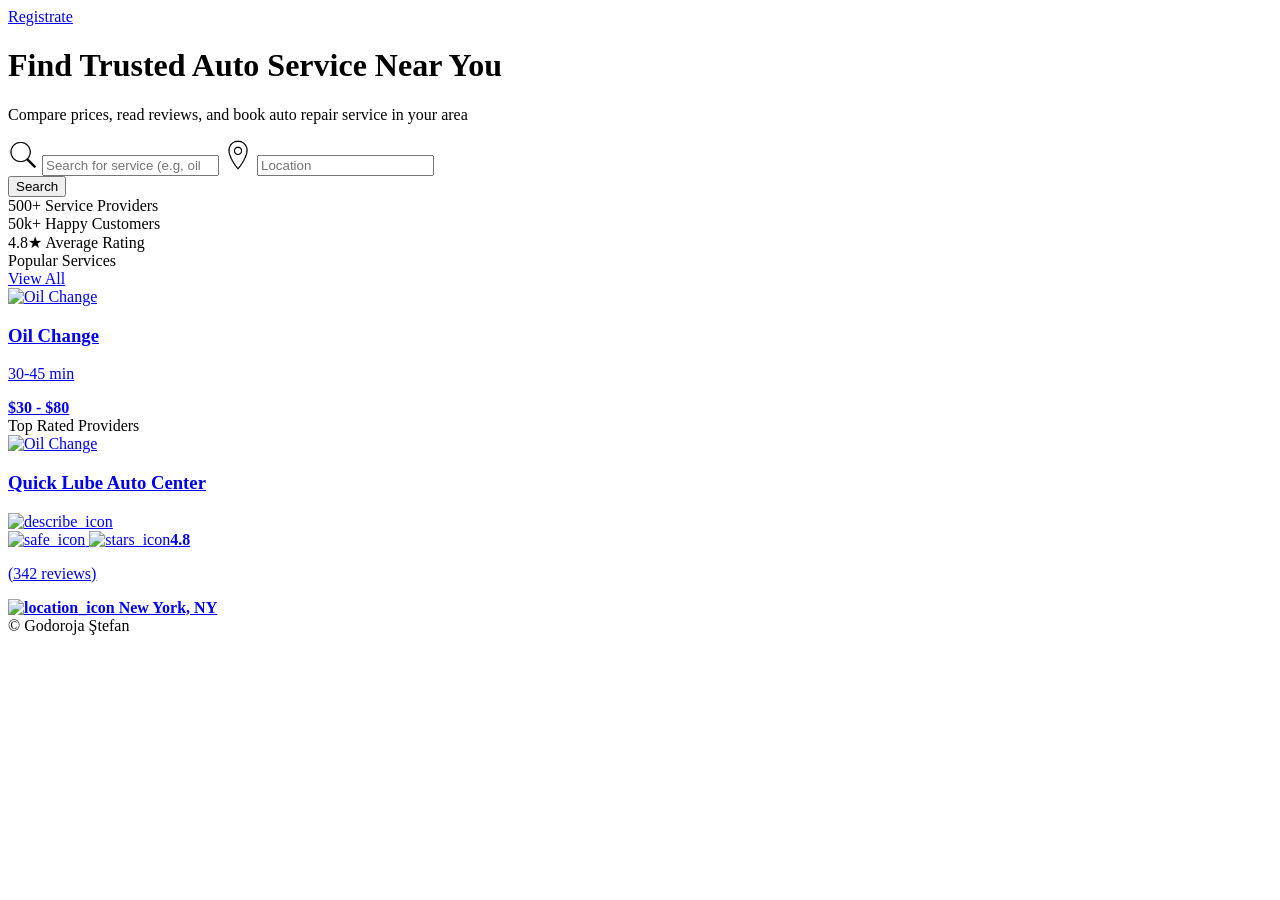
==== public/index.html @ 0e7186fb "HTML structure" ====
<!DOCTYPE html>
<html lang="en">
<head>
    <meta charset="UTF-8">
    <meta name="viewport" content="width=device-width, initial-scale=1.0">
    <title>ServiceAutoFinder</title>
</head>
<body>
    <nav>
        <a href="registrate_service.html">Registrate</a>
    </nav>
    <header>
        <h1>Find Trusted Auto Service Near You</h1>
        <p>Compare prices, read reviews, and book auto repair service in your area</p>
    </header>

    <div class="search-bar">
        <form action="/search.php">
            <img src="[data-uri]" alt="search--v1" 
            style="width: 30px; height:30px;">
            <input type="search" id="search_for_service" class="search_for_service" placeholder="Search for service (e.g, oil change, brake repair, ... )">
            <img src="[data-uri]" alt="marker--v1" 
            style="width: 30px; height: 30px;">
            <input type="text" id="location" class="location" placeholder="Location">
        </form>
        <button type="submit">Search</button>
    </div>
    <section class="stats">
        <div class="stat-card">
            500+
            <span>Service Providers</span>
        </div>
        <div class="stat-card">
            50k+
            <span>Happy Customers</span>
        </div>
        <div class="stat-card">
            4.8★ 
            <span>Average Rating</span>
        </div>
    </section>
    <section class="services">
        <header>Popular Services</header>
        <a href="view_all.html">View All</a>
            <div class="service-grid">
                <article class="service-card">
                    <a href="about.html">
                        <img src="img/oil.jpg" alt="Oil Change">
                        <div class="content">
                            <h3>Oil Change</h3>
                            <p>30-45 min</p>
                            <strong>$30 - $80</strong>
                        </div>
                    </a>
                </article>
            </div>
    </section>
    <section class="Top_Rate">
        <header>Top Rated Providers</header>
            <div class="service-grid">
                <article class="service-card">
                    <a href="about_service.html">
                        <img src="img/oil.jpg" alt="Oil Change">
                        <div class="content">
                            <h3>Quick Lube Auto Center</h3>
                            <img alt="describe_icon"><br>
                            <img alt="safe_icon">
                            <img alt="stars_icon"><strong>4.8</strong>
                            <p>(342 reviews)</p>
                            <strong><img alt="location_icon"> New York, NY </strong>
                        </div>
                    </a>
                </article>
            </div>
    </section>
    <footer>© Godoroja Ştefan</footer>
</body>
</html>
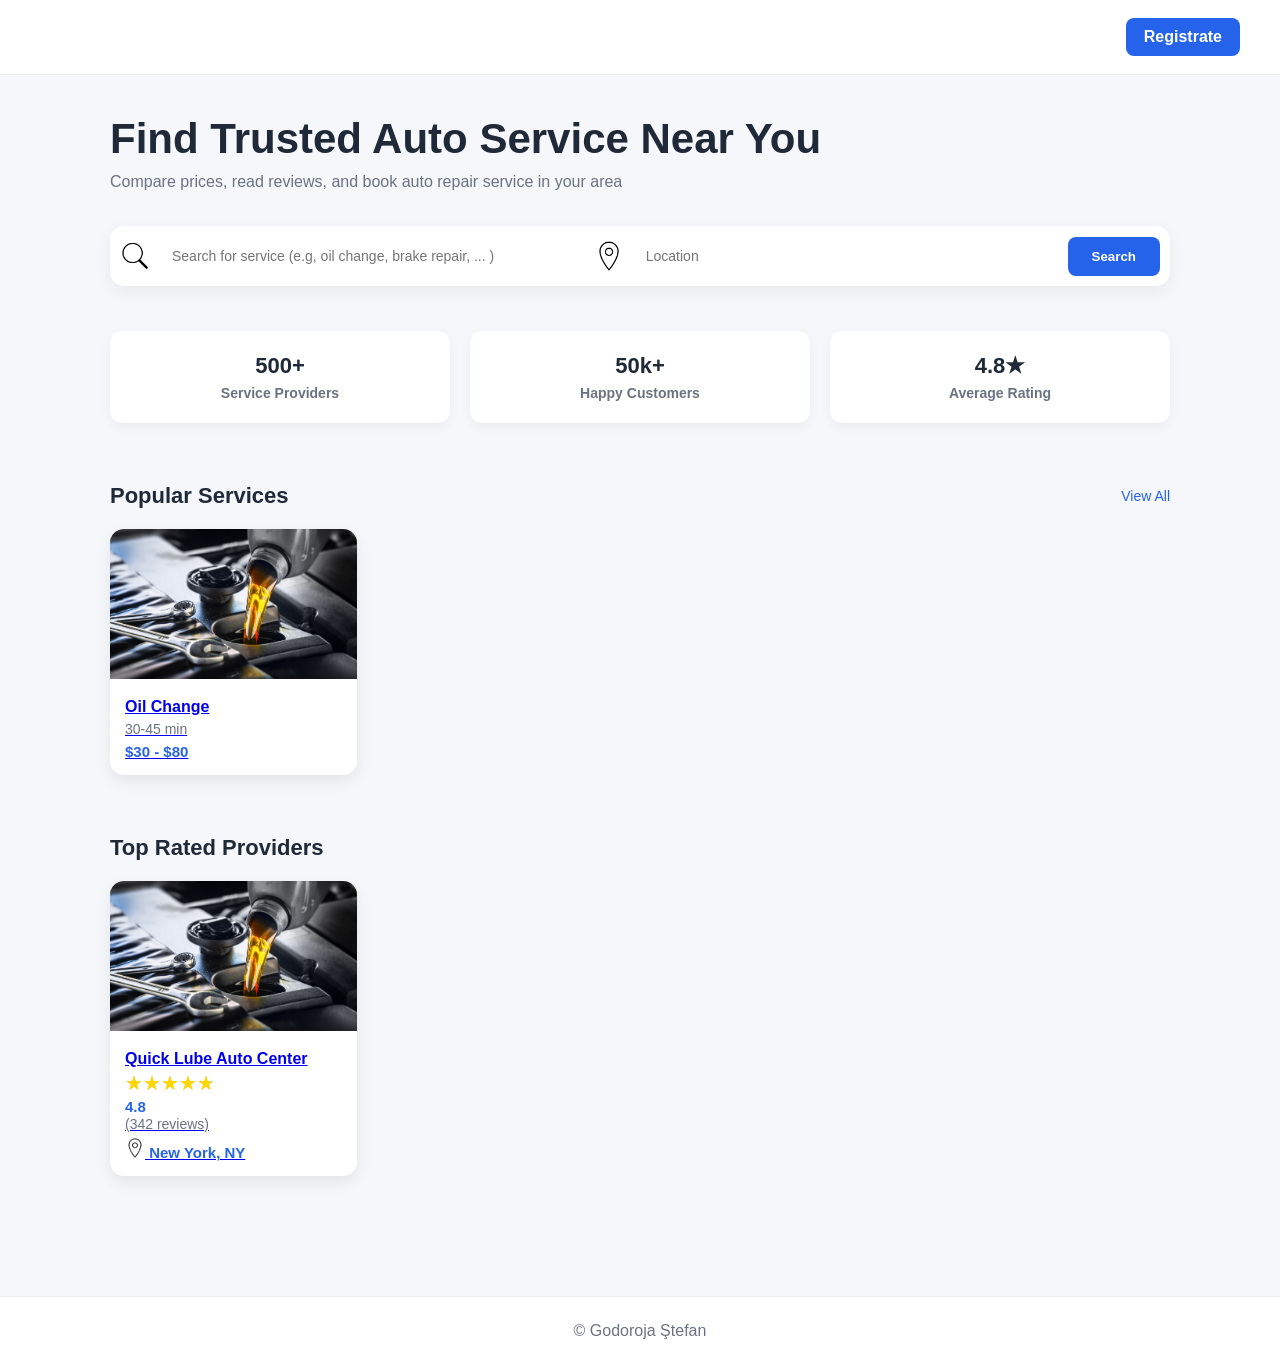
==== commit 002ad80b: "Added lab_2" ====
--- a/public/index.html
+++ b/public/index.html
@@ -3,12 +3,35 @@
 <head>
     <meta charset="UTF-8">
     <meta name="viewport" content="width=device-width, initial-scale=1.0">
+    <link rel="stylesheet" href="../css/main_style.css">
     <title>ServiceAutoFinder</title>
+    <style>
+        .rating {
+    position: relative;
+    display: inline-block;
+    font-size: 20px;
+    line-height: 1;
+}
+
+.stars-background {
+    color: #ccc; /* gri */
+}
+
+.stars-fill {
+    color: gold; /* culoare stele */
+    position: absolute;
+    top: 0;
+    left: 0;
+    white-space: nowrap;
+    overflow: hidden;
+}
+    </style>
 </head>
 <body>
     <nav>
         <a href="registrate_service.html">Registrate</a>
     </nav>
+    <div class="panel">
     <header>
         <h1>Find Trusted Auto Service Near You</h1>
         <p>Compare prices, read reviews, and book auto repair service in your area</p>
@@ -19,11 +42,12 @@
             <img src="[data-uri]" alt="search--v1" 
             style="width: 30px; height:30px;">
             <input type="search" id="search_for_service" class="search_for_service" placeholder="Search for service (e.g, oil change, brake repair, ... )">
-            <img src="[data-uri]" alt="marker--v1" 
-            style="width: 30px; height: 30px;">
+            <img src="[data-uri]" 
+            alt="location" style="width: 30px; height: 30px;">
             <input type="text" id="location" class="location" placeholder="Location">
+            <button type="submit">Search</button>
         </form>
-        <button type="submit">Search</button>
+        
     </div>
     <section class="stats">
         <div class="stat-card">
@@ -40,39 +64,50 @@
         </div>
     </section>
     <section class="services">
-        <header>Popular Services</header>
-        <a href="view_all.html">View All</a>
-            <div class="service-grid">
-                <article class="service-card">
-                    <a href="about.html">
-                        <img src="img/oil.jpg" alt="Oil Change">
-                        <div class="content">
-                            <h3>Oil Change</h3>
-                            <p>30-45 min</p>
-                            <strong>$30 - $80</strong>
+        <div class="section-header">
+            <h2>Popular Services</h2>
+            <a href="view_all.html">View All</a>
+        </div>
+        <div class="service-grid">
+            <article class="service-card">
+                <a href="about.html">
+                <img src="../img/change_oil_photo.jpg">
+                <div class="content">
+                    <h3>Oil Change</h3>
+                    <p>30-45 min</p>
+                    <strong>$30 - $80</strong>
+                </div>
+                </a>
+            </article>
+        </div>
+    </section>
+    <section class="top_Rate">
+        <div class="section-header">
+            <h2>Top Rated Providers</h2>
+        </div>
+        <div class="service-grid">
+            <article class="service-card">
+                <a href="about_service.html">
+                    <img src="../img/change_oil_photo.jpg" alt="Oil Change">
+                    <div class="content">
+                        <h3>Quick Lube Auto Center</h3>
+                        <div class="rating">
+                            <div class="stars-background">★★★★★</div>
+                            <div class="stars-fill" style="width: 96%;">★★★★★</div>
+                            <strong>4.8</strong>
                         </div>
-                    </a>
-                </article>
-            </div>
+                        <p>(342 reviews)</p>
+                        <strong>
+                            <img src="[data-uri]" 
+                                alt="location" style="width: 20px; height: 20px;">
+                            New York, NY
+                        </strong>
+                    </div>
+                </a>
+            </article>
+        </div>
     </section>
-    <section class="Top_Rate">
-        <header>Top Rated Providers</header>
-            <div class="service-grid">
-                <article class="service-card">
-                    <a href="about_service.html">
-                        <img src="img/oil.jpg" alt="Oil Change">
-                        <div class="content">
-                            <h3>Quick Lube Auto Center</h3>
-                            <img alt="describe_icon"><br>
-                            <img alt="safe_icon">
-                            <img alt="stars_icon"><strong>4.8</strong>
-                            <p>(342 reviews)</p>
-                            <strong><img alt="location_icon"> New York, NY </strong>
-                        </div>
-                    </a>
-                </article>
-            </div>
-    </section>
+    </div>
     <footer>© Godoroja Ştefan</footer>
 </body>
 </html>
--- a/css/main_style.css
+++ b/css/main_style.css
@@ -0,0 +1,243 @@
+/* RESET */
+
+*{
+margin:0;
+padding:0;
+box-sizing:border-box;
+font-family:Arial, Helvetica, sans-serif;
+}
+
+body{
+background:#f5f7fb;
+color:#1f2937;
+}
+
+/* NAVBAR */
+
+nav{
+display:flex;
+justify-content:flex-end;
+padding:18px 40px;
+background:white;
+border-bottom:1px solid #eee;
+}
+
+nav a{
+background:#2563eb;
+color:white;
+padding:10px 18px;
+border-radius:8px;
+text-decoration:none;
+font-weight:600;
+}
+
+/* MAIN CONTAINER */
+
+.panel{
+max-width:1100px;
+margin:auto;
+padding:40px 20px;
+}
+
+/* HERO */
+
+header h1{
+font-size:42px;
+font-weight:700;
+margin-bottom:10px;
+}
+
+header p{
+color:#6b7280;
+margin-bottom:35px;
+}
+
+/* SEARCH BAR */
+
+.search-bar{
+background:white;
+border-radius:14px;
+padding:10px;
+box-shadow:0 6px 18px rgba(0,0,0,0.06);
+margin-bottom:45px;
+}
+
+.search-bar form{
+display:flex;
+align-items:center;
+gap:10px;
+}
+
+.search-bar input{
+flex:1;
+border:none;
+outline:none;
+padding:12px;
+font-size:14px;
+}
+
+.search-bar button{
+background:#2563eb;
+color:white;
+border:none;
+padding:12px 24px;
+border-radius:8px;
+cursor:pointer;
+font-weight:600;
+}
+
+/* STATS */
+
+.stats{
+display:grid;
+grid-template-columns:repeat(3,1fr);
+gap:20px;
+margin-bottom:60px;
+}
+
+.stat-card{
+background:white;
+padding:22px;
+text-align:center;
+border-radius:12px;
+box-shadow:0 4px 12px rgba(0,0,0,0.05);
+font-size:22px;
+font-weight:bold;
+}
+
+.stat-card span{
+display:block;
+font-size:14px;
+color:#6b7280;
+margin-top:6px;
+}
+
+/* SECTION HEADER */
+
+.section-header{
+display:flex;
+justify-content:space-between;
+align-items:center;
+margin-bottom:20px;
+}
+
+.section-header h2{
+font-size:22px;
+font-weight:600;
+}
+
+.section-header a{
+font-size:14px;
+color:#2563eb;
+text-decoration:none;
+}
+
+/* GRID */
+
+.service-grid{
+display:grid;
+grid-template-columns:repeat(auto-fill,minmax(230px,1fr));
+gap:24px;
+}
+
+/* CARD */
+
+.service-card{
+background:white;
+border-radius:14px;
+overflow:hidden;
+box-shadow:0 6px 16px rgba(0,0,0,0.08);
+transition:0.2s;
+}
+
+.service-card:hover{
+transform:translateY(-6px);
+box-shadow:0 10px 25px rgba(0,0,0,0.12);
+}
+
+.service-card img{
+width:100%;
+height:150px;
+object-fit:cover;
+}
+
+.service-card .content{
+padding:15px;
+}
+
+.service-card h3{
+font-size:16px;
+margin-bottom:5px;
+}
+
+.service-card p{
+font-size:14px;
+color:#6b7280;
+}
+
+.service-card strong{
+display:block;
+margin-top:6px;
+color:#2563eb;
+font-size:15px;
+}
+
+/* TOP RATED */
+.top_Rate{
+    margin-top:60px;
+}
+
+.rating {
+    position: relative;
+    display: inline-block;
+    font-size: 18px;
+    line-height: 1;
+    gap:5px;
+    display:flex;
+    align-items:center;
+}
+
+.stars-background {
+    color: #ccc; /* gri */
+}
+
+.stars-fill {
+    width: calc(4.8 / 5 * 100%);
+    color: gold; /* culoare stele */
+    position: absolute;
+    top: 0;
+    left: 0;
+    white-space: nowrap;
+    overflow: hidden;
+}
+
+/* FOOTER */
+
+footer{
+margin-top:80px;
+text-align:center;
+padding:25px;
+background:white;
+border-top:1px solid #eee;
+color:#6b7280;
+}
+
+
+
+/* RESPONSIVE */
+
+@media (max-width:768px){
+
+.stats{
+grid-template-columns:1fr;
+}
+
+.search-bar form{
+flex-direction:column;
+}
+
+.search-bar button{
+width:100%;
+}
+
+}
